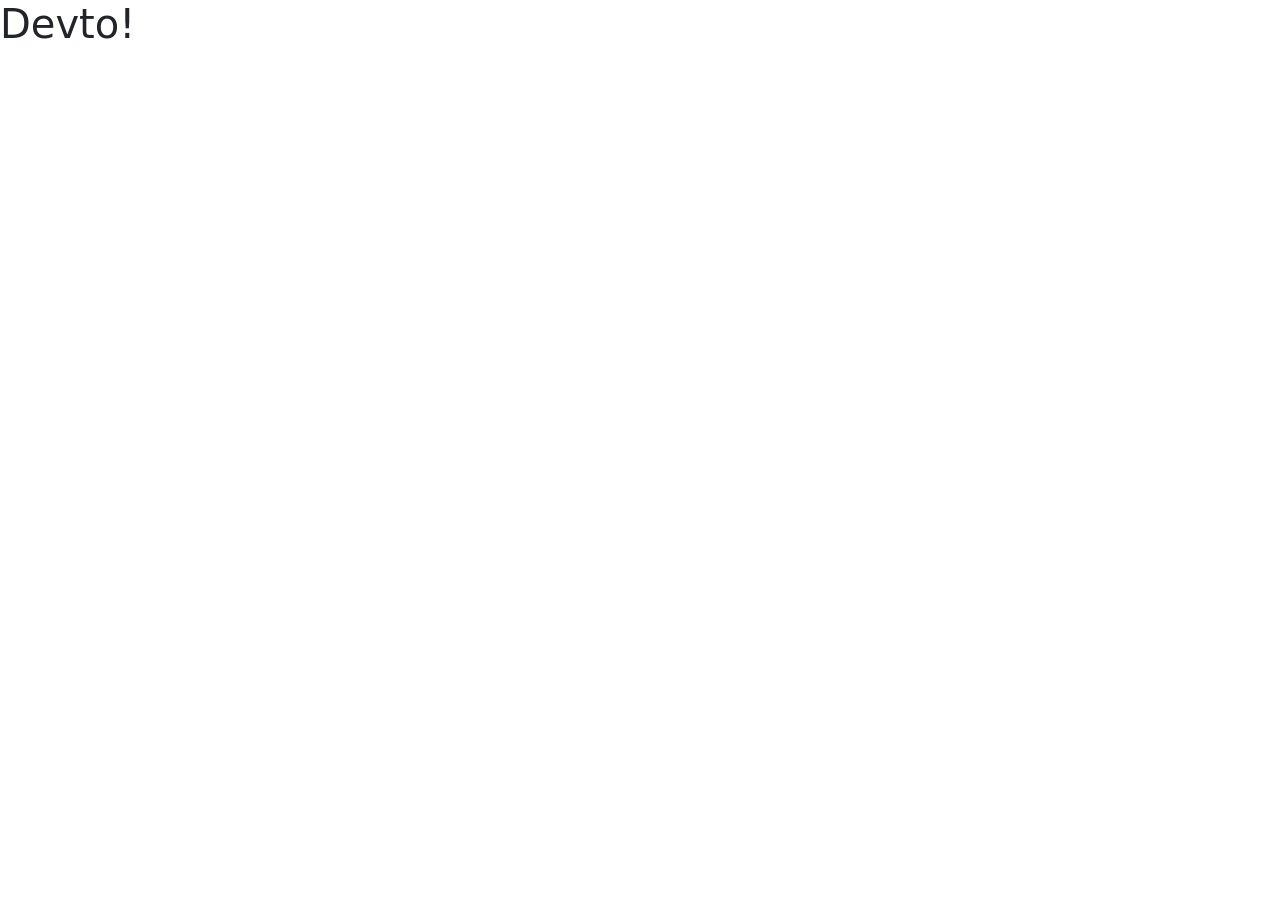
==== index.html @ bbd13106 "first commit" ====
<!DOCTYPE html>
<html lang="en">

<head>
  <meta charset="UTF-8">
  <meta http-equiv="X-UA-Compatible" content="IE=edge">
  <meta name="viewport" content="width=device-width, initial-scale=1.0">
  <title>Jquery</title>
  <link href="https://cdn.jsdelivr.net/npm/bootstrap@5.1.1/dist/css/bootstrap.min.css" rel="stylesheet"
    integrity="sha384-F3w7mX95PdgyTmZZMECAngseQB83DfGTowi0iMjiWaeVhAn4FJkqJByhZMI3AhiU" crossorigin="anonymous">
  <link rel="stylesheet" href="./css/styles.css">
</head>

<body>

    <h1>Devto!</h1>

  <script src="https://cdn.jsdelivr.net/npm/@popperjs/core@2.9.3/dist/umd/popper.min.js"
    integrity="sha384-W8fXfP3gkOKtndU4JGtKDvXbO53Wy8SZCQHczT5FMiiqmQfUpWbYdTil/SxwZgAN"
    crossorigin="anonymous"></script>
  <script src="https://cdn.jsdelivr.net/npm/bootstrap@5.1.1/dist/js/bootstrap.min.js"
    integrity="sha384-skAcpIdS7UcVUC05LJ9Dxay8AXcDYfBJqt1CJ85S/CFujBsIzCIv+l9liuYLaMQ/"
    crossorigin="anonymous"></script>

  <script src="https://code.jquery.com/jquery-3.6.0.min.js"
    integrity="sha256-/xUj+3OJU5yExlq6GSYGSHk7tPXikynS7ogEvDej/m4=" crossorigin="anonymous"></script>

  <script src="./js/main.js"></script>
</body>

</html>
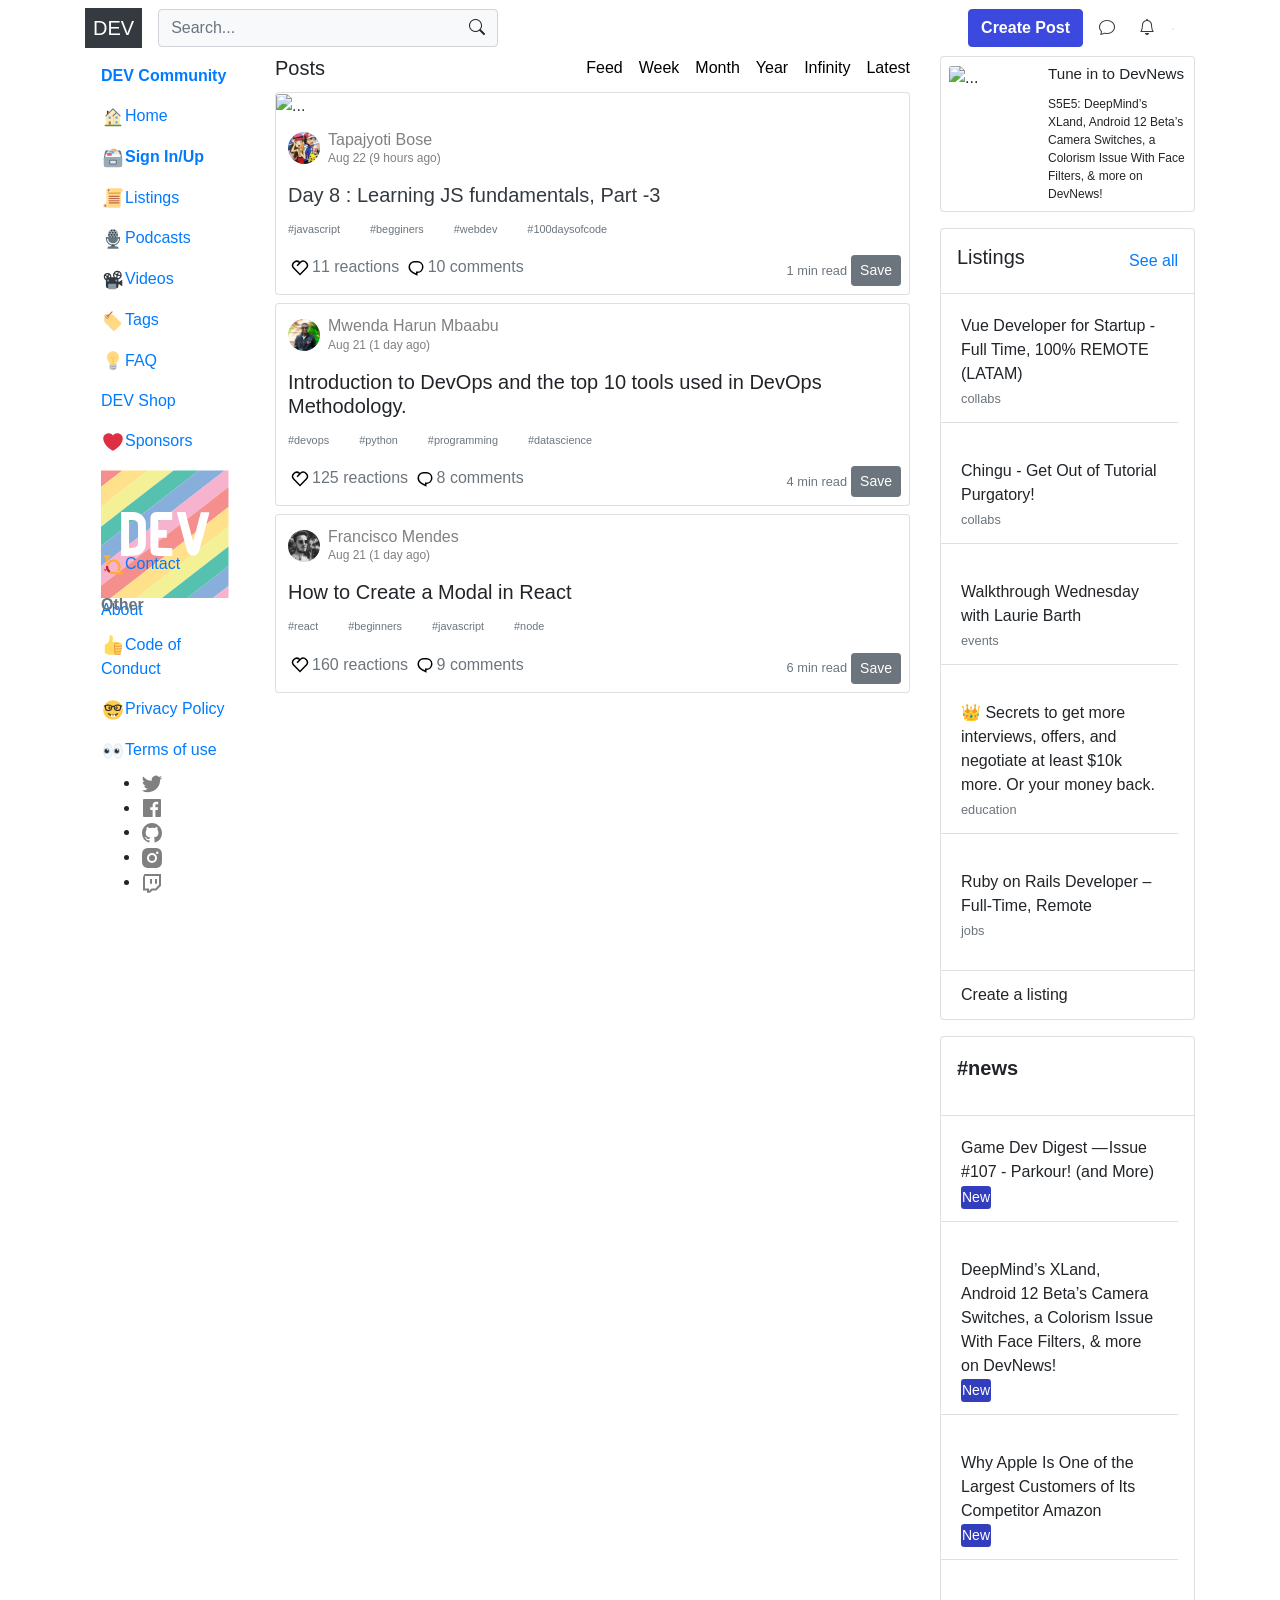
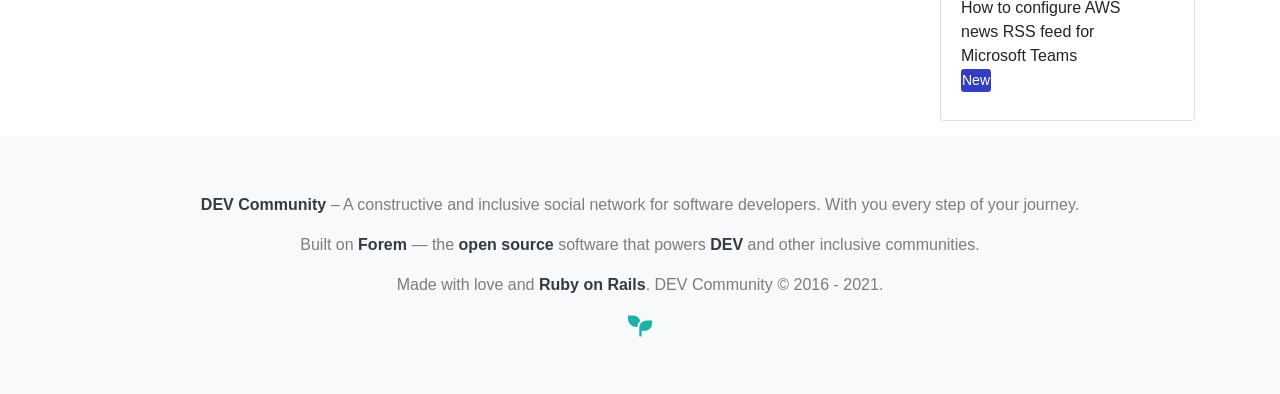
==== commit 9987ba49: "Function render cards" ====
--- a/index.html
+++ b/index.html
@@ -1,21 +1,36 @@
 <!DOCTYPE html>
 <html lang="en">
-
 <head>
-  <meta charset="UTF-8">
-  <meta http-equiv="X-UA-Compatible" content="IE=edge">
-  <meta name="viewport" content="width=device-width, initial-scale=1.0">
-  <title>Jquery</title>
-  <link href="https://cdn.jsdelivr.net/npm/bootstrap@5.1.1/dist/css/bootstrap.min.css" rel="stylesheet"
-    integrity="sha384-F3w7mX95PdgyTmZZMECAngseQB83DfGTowi0iMjiWaeVhAn4FJkqJByhZMI3AhiU" crossorigin="anonymous">
-  <link rel="stylesheet" href="./css/styles.css">
+    <meta charset="UTF-8">
+    <meta http-equiv="X-UA-Compatible" content="IE=edge">
+    <meta name="viewport" content="width=device-width, initial-scale=1.0">
+    <title>DEV to</title>
+    <link rel="stylesheet" href="https://cdn.jsdelivr.net/npm/bootstrap@4.6.0/dist/css/bootstrap.min.css" integrity="sha384-B0vP5xmATw1+K9KRQjQERJvTumQW0nPEzvF6L/Z6nronJ3oUOFUFpCjEUQouq2+l" crossorigin="anonymous">
+    <link rel="stylesheet" href="https://cdn.jsdelivr.net/npm/bootstrap-icons@1.5.0/font/bootstrap-icons.css">
+    <link rel="stylesheet" href="style.css">
 </head>
-
 <body>
-
-    <h1>Devto!</h1>
-
-  <script src="https://cdn.jsdelivr.net/npm/@popperjs/core@2.9.3/dist/umd/popper.min.js"
+    <div class="menuContainer"></div>
+    <main class="container">
+        <div class="row">
+            <div class="aside-left_container d-none d-lg-block col-lg-2"></div>
+            <div class="articles_container col col-lg-7"></div>
+            <div class="aside-right_container d-none  d-lg-block col-lg-3"></div>
+        </div>
+    </main>
+    <footer class="footer_container bg-light py-5"></footer>
+<script src="https://code.jquery.com/jquery-3.2.1.min.js"></script>
+<script src="https://cdn.jsdelivr.net/npm/bootstrap@4.6.0/dist/js/bootstrap.bundle.min.js" integrity="sha384-Piv4xVNRyMGpqkS2by6br4gNJ7DXjqk09RmUpJ8jgGtD7zP9yug3goQfGII0yAns" crossorigin="anonymous"></script>
+<script>
+	$(document).ready(function () {
+      $('.menuContainer').load('./_navbar.html');
+      $('.aside-left_container').load('./_aside-left.html');
+      $('.aside-right_container').load('./_aside-right.html');
+      $('.articles_container').load('./_articles.html');
+      $('.footer_container').load('./_footer.html');
+    });
+</script>
+<script src="https://cdn.jsdelivr.net/npm/@popperjs/core@2.9.3/dist/umd/popper.min.js"
     integrity="sha384-W8fXfP3gkOKtndU4JGtKDvXbO53Wy8SZCQHczT5FMiiqmQfUpWbYdTil/SxwZgAN"
     crossorigin="anonymous"></script>
   <script src="https://cdn.jsdelivr.net/npm/bootstrap@5.1.1/dist/js/bootstrap.min.js"
@@ -26,6 +41,7 @@
     integrity="sha256-/xUj+3OJU5yExlq6GSYGSHk7tPXikynS7ogEvDej/m4=" crossorigin="anonymous"></script>
 
   <script src="./js/main.js"></script>
+  <script src="./js/templates.js"></script>
+  <script src="./js/renders.js"></script>
 </body>
-
 </html>
--- a/style.css
+++ b/style.css
@@ -0,0 +1,411 @@
+.navbar .form-inline {
+  max-width: 340px;
+}
+
+.form-inline__btn-search {
+  right: 0;
+}
+
+.form-inline__input:focus {
+  -webkit-box-shadow: unset;
+          box-shadow: unset;
+  border-bottom-width: .15em;
+  border-right-width: .15em;
+  border-color: #3b49df;
+  caret-color: #3b49df;
+}
+
+.btn-dev {
+  background-color: #3b49df;
+  border-color: #3b49df;
+}
+
+.btn-dev:focus {
+  -webkit-box-shadow: unset;
+          box-shadow: unset;
+}
+
+.user-menu {
+  -webkit-box-shadow: unset;
+          box-shadow: unset;
+  border-top-width: 0.15em;
+  border-left-width: 0.15em;
+  border-bottom-width: 0.3em;
+  border-right-width: 0.3em;
+  border-color: black !important;
+  caret-color: black;
+  min-width: 320px;
+  right: 0;
+}
+
+.container-user:hover .btn {
+  border-color: gray;
+}
+
+.container-user:hover .card {
+  visibility: visible !important;
+  z-index: 999;
+}
+
+.nav-item-left:hover {
+  background-color: #918989;
+}
+
+.article_logo {
+  /*         border-radius: 50%; */
+  width: 32px;
+  height: 32px;
+}
+
+article .tags {
+  font-size: .85rem;
+}
+
+article .articles-list_menu {
+  list-style: none;
+}
+
+article .articles-author_container {
+  color: gray;
+}
+
+article .articles-author_container p {
+  font-size: 12px;
+}
+
+article .articles-posts_menu a {
+  color: black;
+}
+
+article .post_img_minions {
+  max-width: 100%;
+  height: auto;
+}
+
+article textarea {
+  max-width: 100%;
+  height: auto;
+}
+
+article a:link {
+  text-decoration: none;
+}
+
+article a {
+  text-decoration: none;
+}
+
+article a:visited {
+  text-decoration: none;
+}
+
+article a:focus,
+article a:hover {
+  color: #323ebe !important;
+}
+
+article .articles-posts_menu a:hover {
+  background-color: #bfc3f4;
+}
+
+article .articles-reactions a:hover {
+  background-color: lightgray;
+}
+
+.posts-read_next_inner-container img {
+  width: 48px;
+  height: 48px;
+}
+
+.aside-right_forem {
+  border-radius: 4px;
+  -webkit-box-shadow: 0 0 0 1px #08090a0d;
+          box-shadow: 0 0 0 1px #08090a0d;
+  max-width: 100%;
+  overflow-wrap: normal;
+  -webkit-box-pack: center;
+      -ms-flex-pack: center;
+          justify-content: center;
+  padding: 0 .5rem 0 .5rem;
+  margin: 0;
+  overflow-wrap: normal;
+  background-color: inherit;
+}
+
+.aside-right_forem .aside-right_forem_img {
+  height: auto;
+  width: 6rem;
+  display: inline;
+  -webkit-box-pack: center;
+      -ms-flex-pack: center;
+          justify-content: center;
+  overflow: hidden;
+  margin-bottom: 0;
+}
+
+.aside-right_forem .aside-right_forem_text {
+  margin-top: -1rem;
+}
+
+.aside-right_forem .aside-right_forem_text .aside-right_forem_text_bold {
+  font-weight: 700;
+  color: #323ebe;
+}
+
+.aside-right_forem .join {
+  text-decoration: none;
+  color: #323ebe;
+}
+
+.aside-right_listings {
+  margin-top: 2rem;
+  border-radius: 4px;
+  -webkit-box-shadow: 0 0 0 1px #08090a0d;
+          box-shadow: 0 0 0 1px #08090a0d;
+}
+
+.aside-right_listings .aside-right_listings-titles {
+  display: -webkit-box;
+  display: -ms-flexbox;
+  display: flex;
+  -webkit-box-orient: horizontal;
+  -webkit-box-direction: normal;
+      -ms-flex-direction: row;
+          flex-direction: row;
+  -webkit-box-pack: justify;
+      -ms-flex-pack: justify;
+          justify-content: space-between;
+  -webkit-box-align: end;
+      -ms-flex-align: end;
+          align-items: flex-end;
+  padding-top: 1rem;
+}
+
+.aside-right_listings .aside-right_listings-titles .aside-right_listings-title-1 {
+  padding-left: 1.5rem;
+  font-weight: 700;
+  font-size: 1.25rem;
+}
+
+.aside-right_listings .aside-right_listings-titles .aside-right_listings-title-2 {
+  padding-right: 1.5rem;
+  font-weight: .8rem;
+  color: #323ebe;
+}
+
+.aside-right_listings .listings-container {
+  display: -webkit-box;
+  display: -ms-flexbox;
+  display: flex;
+  -webkit-box-orient: vertical;
+  -webkit-box-direction: normal;
+      -ms-flex-direction: column;
+          flex-direction: column;
+  width: 85%;
+  margin: 1rem auto;
+}
+
+.aside-right_listings .listings-container .listings-item {
+  margin: .5rem 0;
+  padding: 0;
+  overflow-wrap: normal;
+  border-bottom: 1px solid #21222200;
+}
+
+.aside-right_listings .listings-container .listings-item:hover {
+  -webkit-transition: .2s;
+  transition: .2s;
+  background-color: rgba(218, 213, 213, 0.05);
+}
+
+.aside-right_listings .listings-container .listings-item:hover p {
+  color: #323ebe;
+}
+
+.aside-right_listings .listings-container .listings-item:hover .autor {
+  color: rgba(0, 0, 0, 0.473);
+}
+
+.aside-right_listings .listings-container .listings-item a {
+  text-decoration: none;
+  overflow-wrap: break-word;
+}
+
+.aside-right_listings .listings-container .listings-item p {
+  color: #000;
+  font-weight: 350;
+}
+
+.aside-right_listings .listings-container .listings-item .autor {
+  color: rgba(0, 0, 0, 0.473);
+}
+
+.aside-right_news {
+  border-radius: 4px;
+  -webkit-box-shadow: 0 0 0 1px #08090a0d;
+          box-shadow: 0 0 0 1px #08090a0d;
+  max-width: 85%;
+  overflow-wrap: normal;
+  -webkit-box-pack: center;
+      -ms-flex-pack: center;
+          justify-content: center;
+  padding: .5rem 0 .5rem 0;
+  margin: 0 auto;
+  overflow-wrap: normal;
+  background-color: inherit;
+}
+
+.aside-right_news .aside-right_news-titles {
+  font-weight: 700;
+  font-size: 1.15rem;
+  -webkit-box-align: end;
+      -ms-flex-align: end;
+          align-items: flex-end;
+  padding-top: .5rem;
+}
+
+.aside-right_news .aside-right_news-titles:hover {
+  color: #323ebe;
+  -webkit-transition: .2s;
+  transition: .2s;
+}
+
+.aside-right_news .news-container {
+  display: -webkit-box;
+  display: -ms-flexbox;
+  display: flex;
+  -webkit-box-orient: vertical;
+  -webkit-box-direction: normal;
+      -ms-flex-direction: column;
+          flex-direction: column;
+  width: 100%;
+  margin: 1rem auto;
+}
+
+.aside-right_news .news-container .listings-item {
+  margin: .5rem 0;
+  padding: 0;
+  overflow-wrap: normal;
+  border-bottom: .05rem solid #21222200;
+}
+
+.aside-right_news .news-container .listings-item:hover {
+  -webkit-transition: .2s;
+  transition: .2s;
+  background-color: rgba(218, 213, 213, 0.096);
+}
+
+.aside-right_news .news-container .listings-item:hover p {
+  color: #323ebe;
+}
+
+.aside-right_news .news-container .listings-item a {
+  text-decoration: none;
+  overflow-wrap: break-word;
+}
+
+.aside-right_news .news-container .listings-item p {
+  color: #000;
+  font-weight: 350;
+}
+
+.aside-right_news .news-container .listings-item .new {
+  color: white;
+  background-color: #323ebe;
+  letter-spacing: .001rem;
+  border-radius: 5px;
+  padding: 0 2px 1px 1px;
+  font-size: .75rem;
+}
+
+.listingCreate {
+  display: -webkit-box;
+  display: -ms-flexbox;
+  display: flex;
+  -webkit-box-orient: horizontal;
+  -webkit-box-direction: normal;
+      -ms-flex-direction: row;
+          flex-direction: row;
+  -webkit-box-pack: center;
+      -ms-flex-pack: center;
+          justify-content: center;
+  margin-bottom: .5rem;
+}
+
+.listingCreate p {
+  font-weight: 500;
+  font-size: 1rem;
+  padding: 0 0 0.5rem 0;
+}
+
+.listingCreate p:hover {
+  color: #323ebe;
+  -webkit-transition: .2s;
+  transition: .2s;
+}
+
+.card-header-rightnews {
+  padding: 1rem;
+}
+
+.card-header-rightnews p {
+  font-weight: 700;
+  font-size: 1.25rem;
+}
+
+.btn-news {
+  background-color: #323ebe;
+  color: white;
+}
+
+.article_logo-aside {
+  width: 45px;
+  height: 45px;
+  margin-left: 1rem;
+  margin-bottom: 1rem;
+  margin-top: 1rem;
+  position: absolute;
+}
+
+.card-header {
+  background-color: #009ee0;
+}
+
+.btn-aside-right {
+  background-color: #3b49df;
+  border-style: none;
+  height: 2.5rem;
+  border-radius: 4px;
+  padding: 0 1rem;
+  color: white;
+  font-weight: 600;
+  margin: 2.5rem 1rem 0 1rem;
+}
+
+.card-title-aside-right {
+  margin-left: 4.5rem;
+}
+
+.list-group-flush {
+  list-style: none;
+}
+
+.list-group-flush li {
+  margin: .5rem 1rem 1rem 0;
+}
+
+.card-header-moreof p {
+  margin-left: 2rem;
+  font-size: 1.25rem;
+  font-weight: 600;
+  margin-top: .8rem;
+}
+
+.card-header-moreof p span {
+  color: #3b49df;
+}
+
+.card-moreof {
+  margin-top: 1.25rem;
+}
+/*# sourceMappingURL=style.css.map */
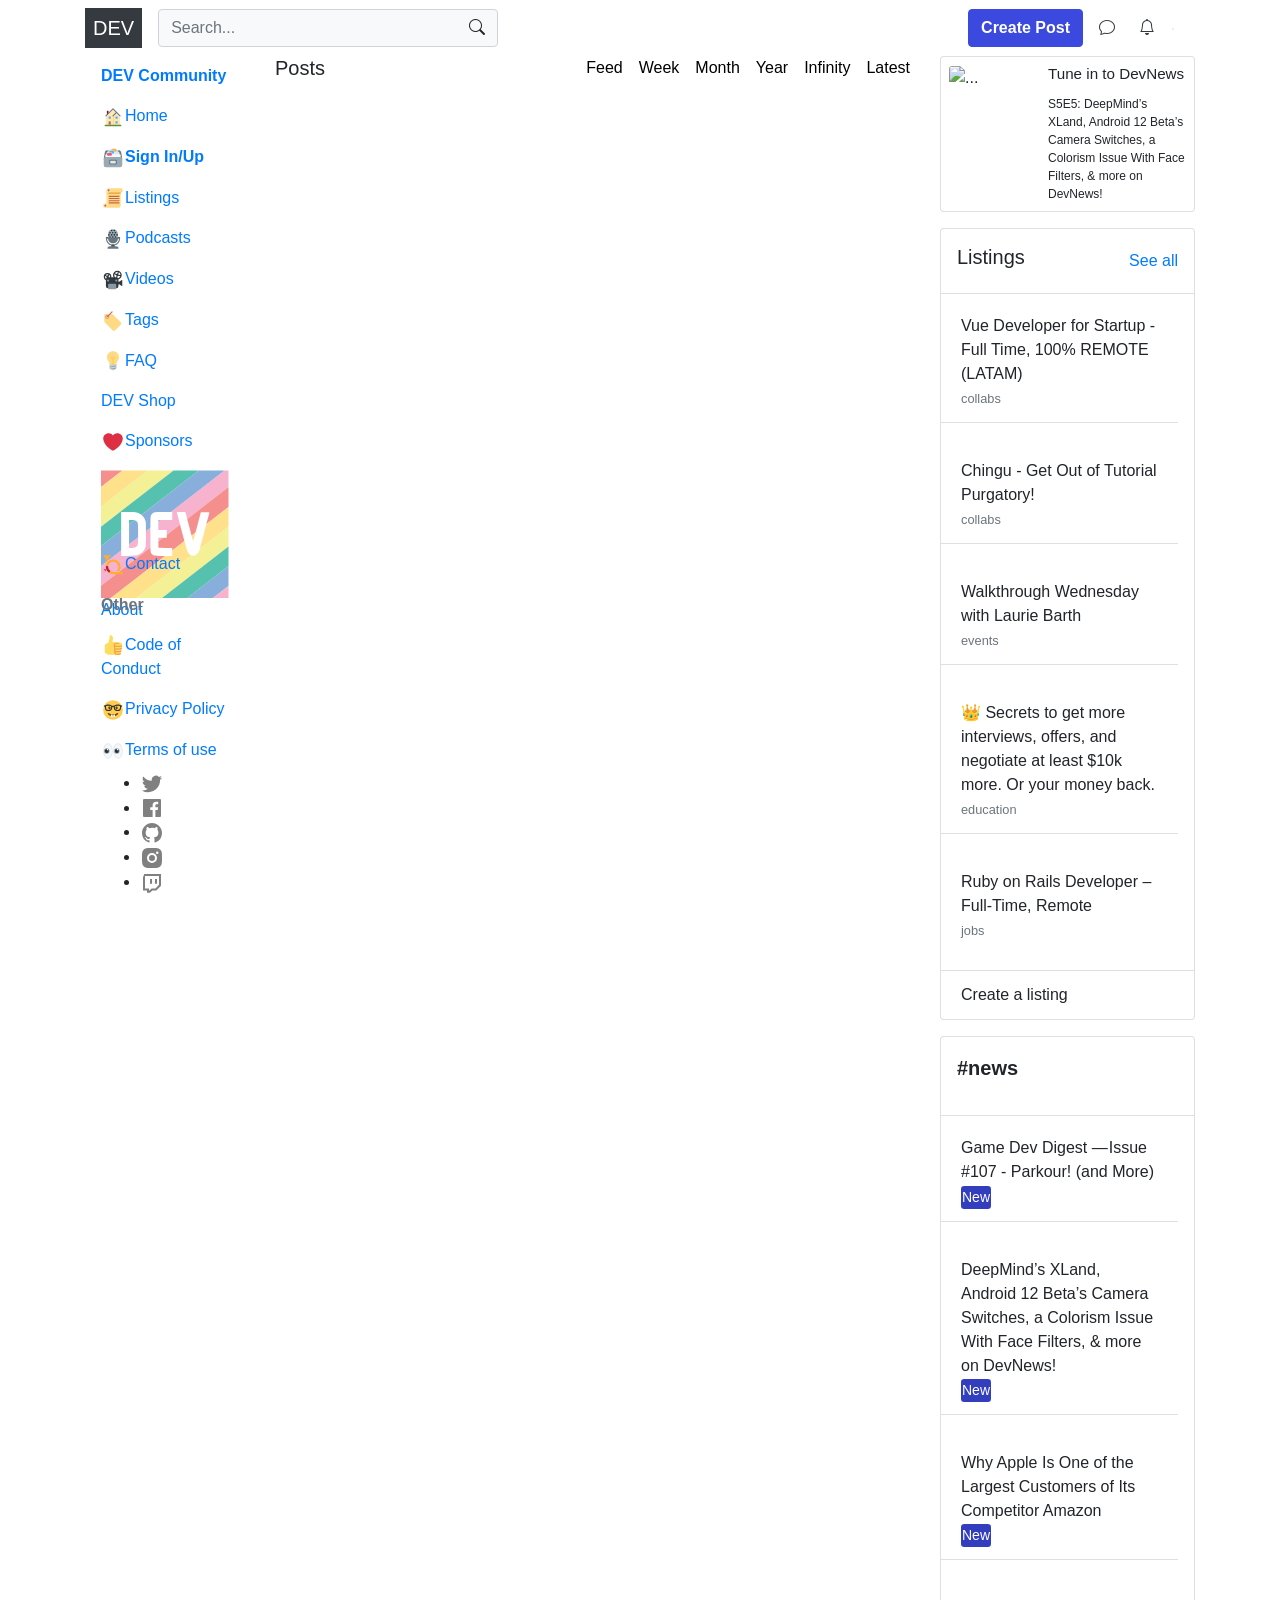
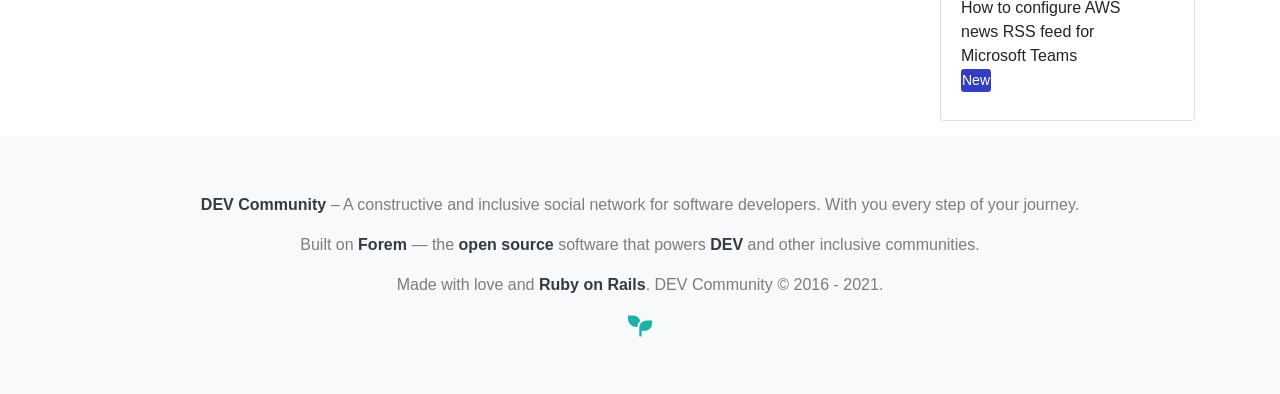
==== commit 6a908886: "Merge branch 'main' of github.com:emiliodeleonhdez/reto-devto-js into feacture/cesar" ====
--- a/index.html
+++ b/index.html
@@ -23,11 +23,11 @@
 <script src="https://cdn.jsdelivr.net/npm/bootstrap@4.6.0/dist/js/bootstrap.bundle.min.js" integrity="sha384-Piv4xVNRyMGpqkS2by6br4gNJ7DXjqk09RmUpJ8jgGtD7zP9yug3goQfGII0yAns" crossorigin="anonymous"></script>
 <script>
 	$(document).ready(function () {
-      $('.menuContainer').load('./_navbar.html');
-      $('.aside-left_container').load('./_aside-left.html');
-      $('.aside-right_container').load('./_aside-right.html');
-      $('.articles_container').load('./_articles.html');
-      $('.footer_container').load('./_footer.html');
+      $('.menuContainer').load('./navbar.html');
+      $('.aside-left_container').load('./aside-left.html');
+      $('.aside-right_container').load('./aside-right.html');
+      $('.articles_container').load('./articles.html');
+      $('.footer_container').load('./footer.html');
     });
 </script>
 <script src="https://cdn.jsdelivr.net/npm/@popperjs/core@2.9.3/dist/umd/popper.min.js"
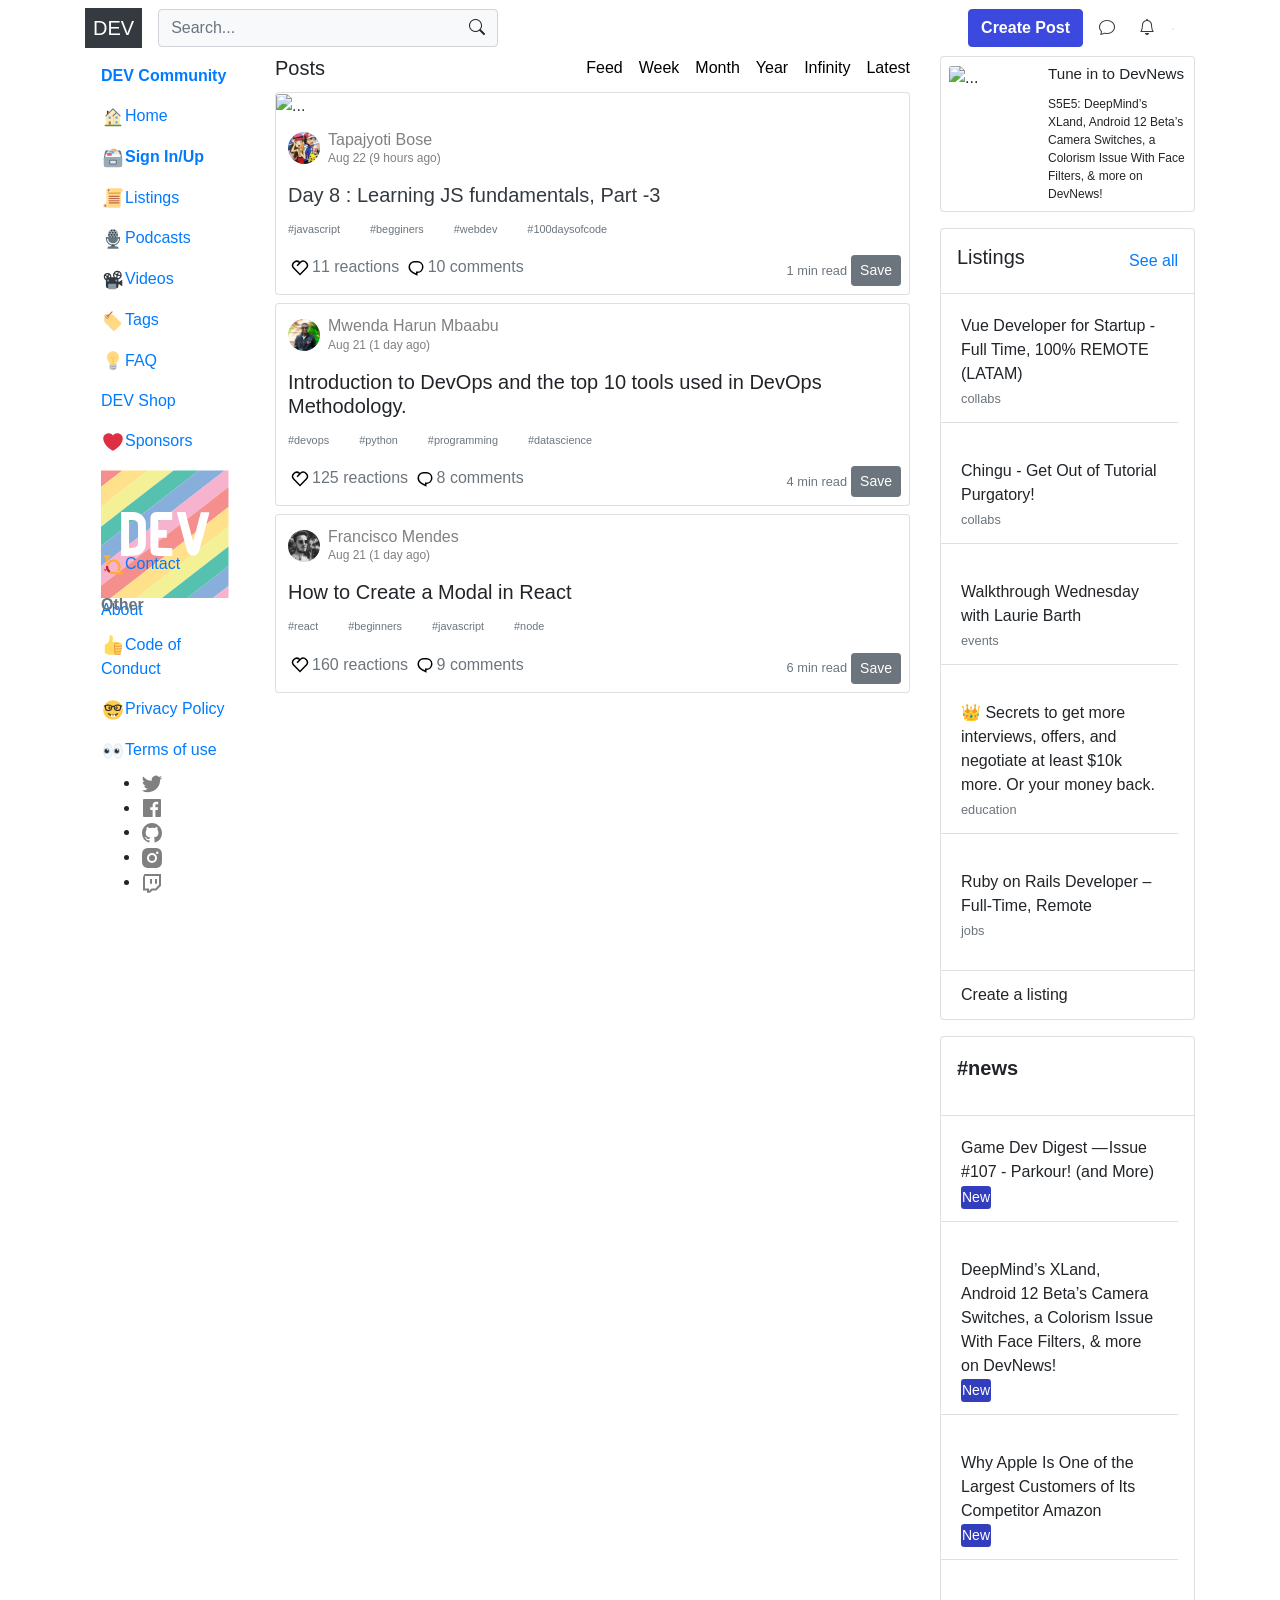
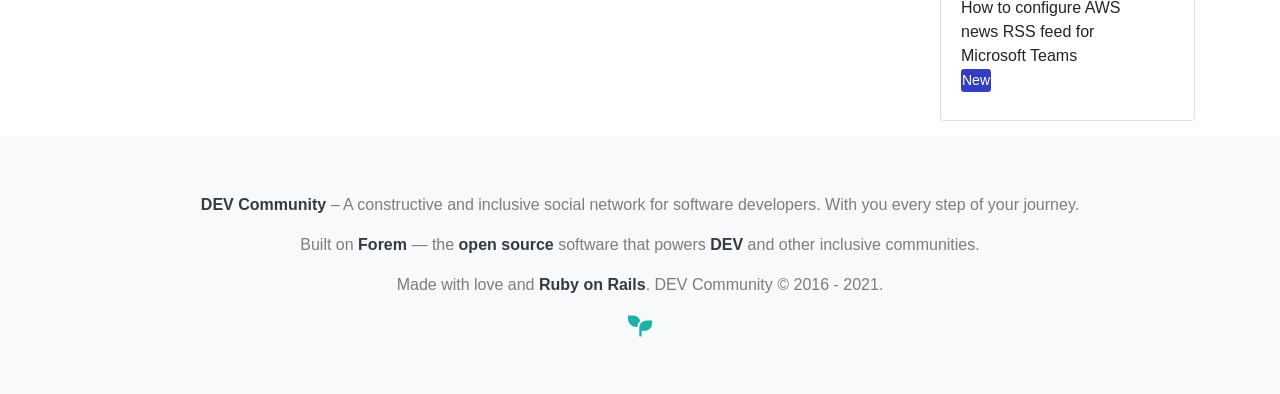
==== commit 3d0937fb: "Merge branch 'main' of https://github.com/emiliodeleonhdez/reto-devto-js into main" ====
--- a/index.html
+++ b/index.html
@@ -41,7 +41,5 @@
     integrity="sha256-/xUj+3OJU5yExlq6GSYGSHk7tPXikynS7ogEvDej/m4=" crossorigin="anonymous"></script>
 
   <script src="./js/main.js"></script>
-  <script src="./js/templates.js"></script>
-  <script src="./js/renders.js"></script>
 </body>
 </html>
--- a/style.css
+++ b/style.css
@@ -408,4 +408,8 @@
 .card-moreof {
   margin-top: 1.25rem;
 }
+
+#container-newPost {
+  color: blueviolet;
+}
 /*# sourceMappingURL=style.css.map */
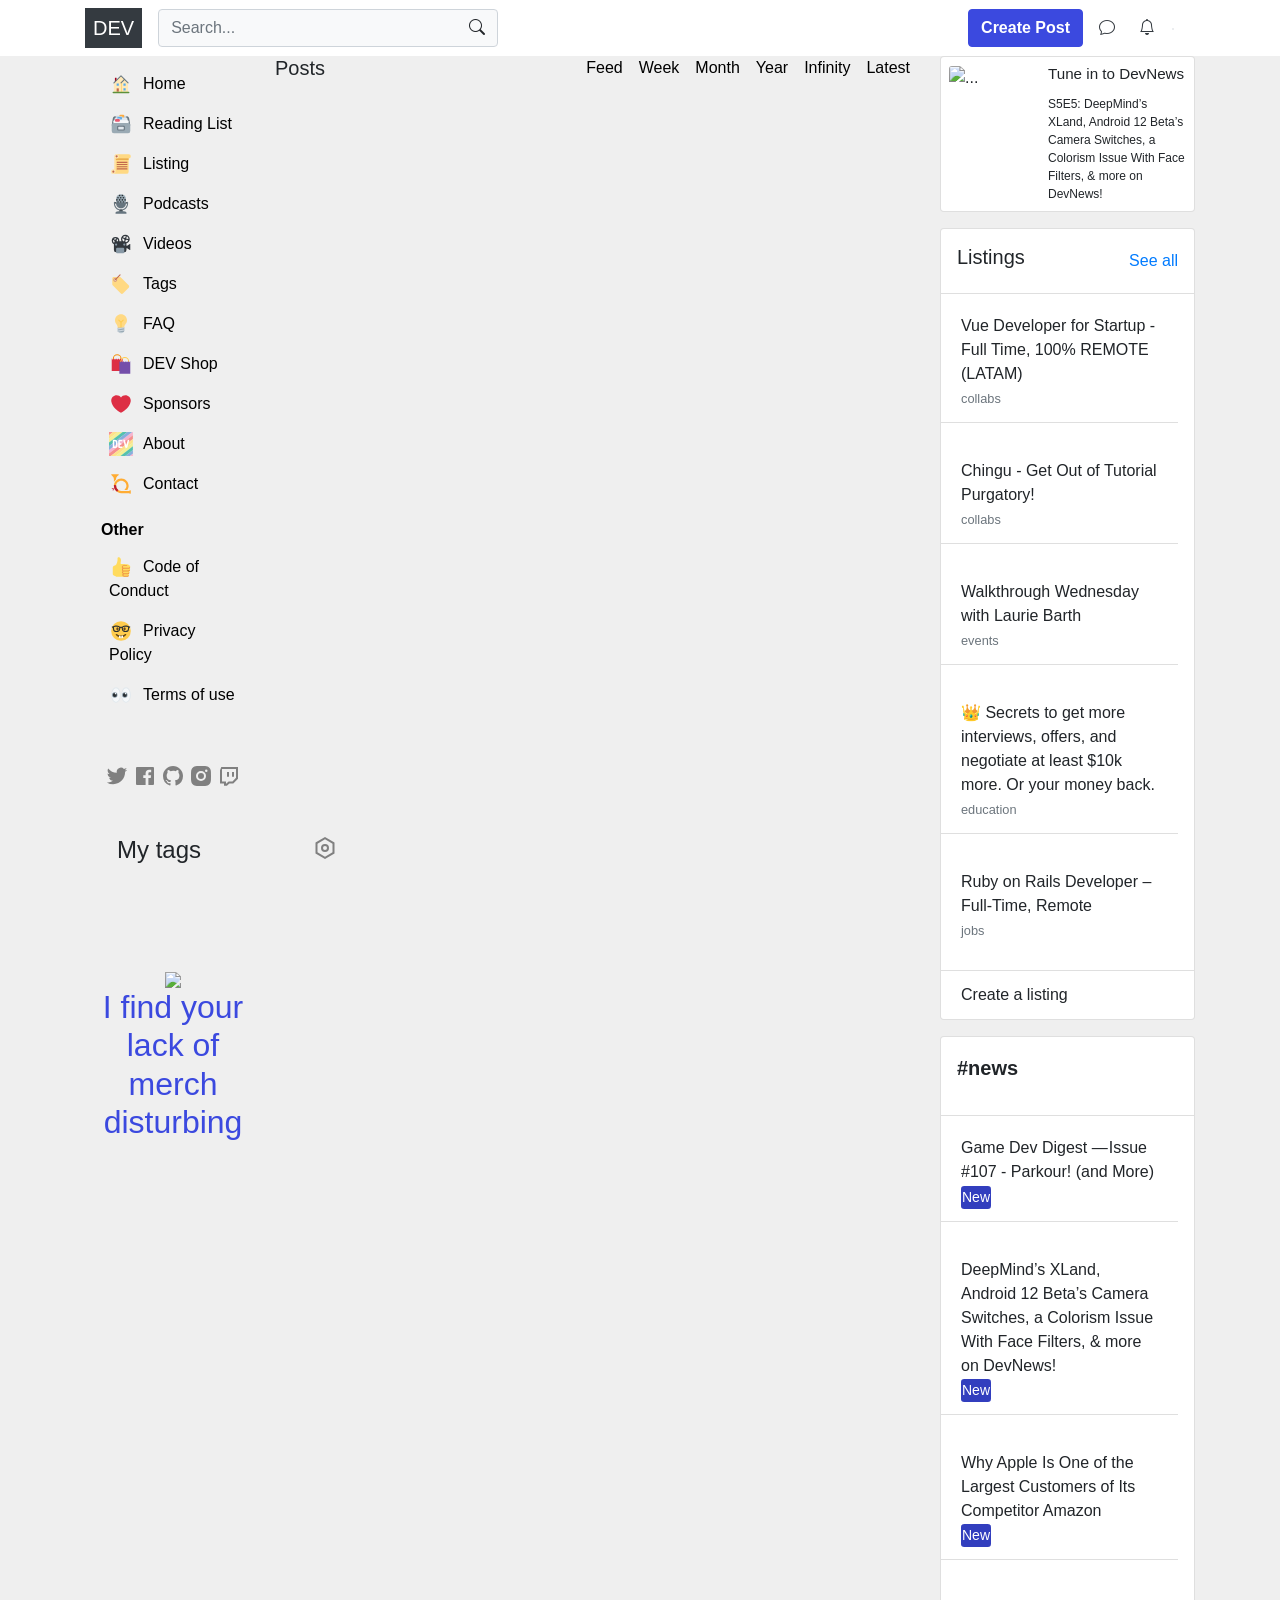
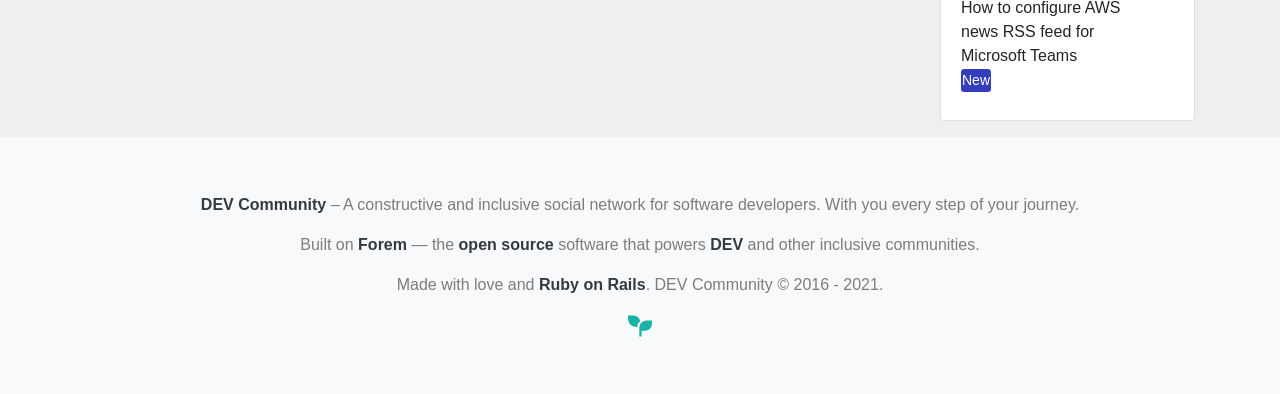
==== commit fde7cc16: "Merge branch 'develop' into main" ====
--- a/index.html
+++ b/index.html
@@ -41,5 +41,7 @@
     integrity="sha256-/xUj+3OJU5yExlq6GSYGSHk7tPXikynS7ogEvDej/m4=" crossorigin="anonymous"></script>
 
   <script src="./js/main.js"></script>
+  <script src="./js/templates.js"></script>
+  <script src="./js/renders.js"></script>
 </body>
 </html>
--- a/style.css
+++ b/style.css
@@ -47,8 +47,159 @@
   z-index: 999;
 }
 
-.nav-item-left:hover {
-  background-color: #918989;
+.aside-left_container1 {
+  display: -webkit-box;
+  display: -ms-flexbox;
+  display: flex;
+  -webkit-box-orient: vertical;
+  -webkit-box-direction: normal;
+      -ms-flex-direction: column;
+          flex-direction: column;
+  max-width: 230px;
+  margin-left: 1rem;
+}
+
+.aside-left1-_devCommunity_container h4 {
+  margin-left: 5px;
+  margin: 0;
+}
+
+.aside-left1-_devCommunity_container .aside-left_list {
+  list-style: none;
+  padding: 0px;
+  margin-top: 8px;
+}
+
+.aside-left1-_devCommunity_container .aside-left_list .aside-left_item {
+  text-decoration: none;
+  color: black;
+}
+
+.aside-left1-_devCommunity_container .aside-left_list .aside-left_item .aside-left_image {
+  width: 24px;
+  height: 24px;
+}
+
+.aside-left1-_devCommunity_container li {
+  padding: 8px;
+}
+
+.aside-left_other_container h4 {
+  margin-left: 5px;
+  margin: 0;
+  color: black;
+  font-size: 1rem;
+  font-weight: bold;
+}
+
+.aside-left_other_container .aside-left_list {
+  list-style: none;
+  padding: 0px;
+  margin-top: 8px;
+}
+
+.aside-left_other_container .aside-left_list .aside-left_item {
+  text-decoration: none;
+  color: black;
+}
+
+.aside-left_other_container .aside-left_list .aside-left_item .aside-left_image {
+  width: 24px;
+  height: 24px;
+}
+
+.aside-left_other_container li {
+  padding: 8px;
+}
+
+.aside-left_socialmedia {
+  margin-top: 2rem;
+  margin-bottom: 1rem;
+  padding: 0px;
+  display: -webkit-box;
+  display: -ms-flexbox;
+  display: flex;
+  -webkit-box-pack: space-evenly;
+      -ms-flex-pack: space-evenly;
+          justify-content: space-evenly;
+  list-style: none;
+}
+
+.aside-left_socialmedia .aside-left_image_social {
+  fill: gray;
+}
+
+.aside-left_stickers_container {
+  display: -webkit-box;
+  display: -ms-flexbox;
+  display: flex;
+  -webkit-box-pack: justify;
+      -ms-flex-pack: justify;
+          justify-content: space-between;
+  margin: 2rem 0 1rem 1rem;
+  width: 220px;
+  height: 120px;
+}
+
+.aside-left_stickers_container .aside-left_image_social {
+  width: 24px;
+  height: 24px;
+}
+
+.aside-left_stickers_container h4 {
+  margin-left: 5px;
+  margin: 0;
+}
+
+.aside-left_stickers_container_img {
+  display: -webkit-box;
+  display: -ms-flexbox;
+  display: flex;
+  -webkit-box-align: center;
+      -ms-flex-align: center;
+          align-items: center;
+  -webkit-box-orient: vertical;
+  -webkit-box-direction: normal;
+      -ms-flex-direction: column;
+          flex-direction: column;
+  text-align: center;
+}
+
+.aside-left_stickers_container_img .aside-left_image_social {
+  max-width: 220px;
+  max-height: 330px;
+}
+
+#aside-left li:hover {
+  -webkit-transition: .2s;
+  transition: .2s;
+  background-color: #00000011;
+}
+
+#aside-left li:hover a {
+  color: #323ebe;
+}
+
+#aside-left li:hover svg:hover {
+  -webkit-transition: .2s;
+  transition: .2s;
+  fill: black;
+}
+
+.aside-left_stickers_container_img h2 {
+  color: #3b49df;
+}
+
+.aside-left_stickers_container svg:hover {
+  -webkit-transition: .2s;
+  transition: .2s;
+  background-color: #00000011;
+  fill: black;
+}
+
+.aside-left_image {
+  vertical-align: bottom;
+  margin-right: 10px;
 }
 
 .article_logo {
@@ -409,7 +560,22 @@
   margin-top: 1.25rem;
 }
 
-#container-newPost {
-  color: blueviolet;
+.container-new-post .form-control {
+  border: 0px solid;
+}
+
+.container-new-post .form-select {
+  border: 0px solid;
+}
+
+.container-new-post .title-new-post {
+  -webkit-text-size-adjust: 50px;
+     -moz-text-size-adjust: 50px;
+      -ms-text-size-adjust: 50px;
+          text-size-adjust: 50px;
+}
+
+body {
+  background-color: #efefef;
 }
 /*# sourceMappingURL=style.css.map */
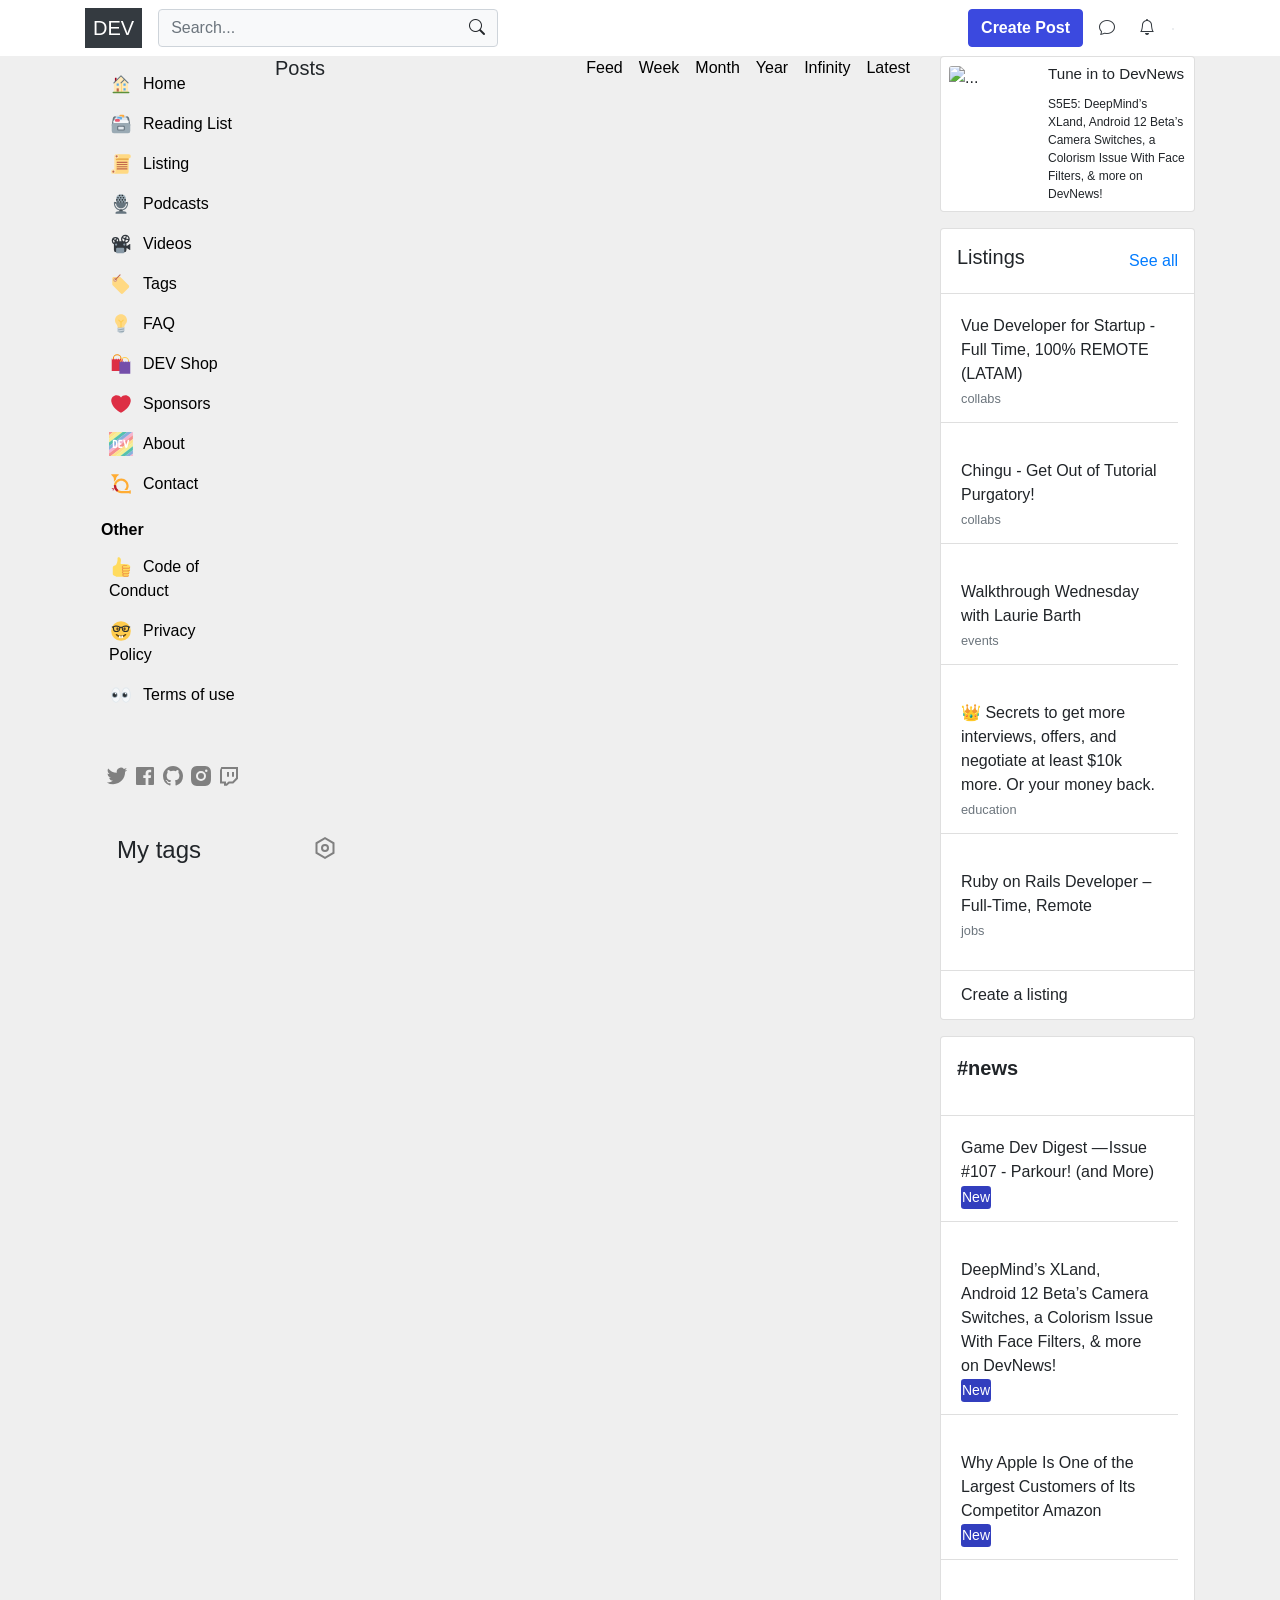
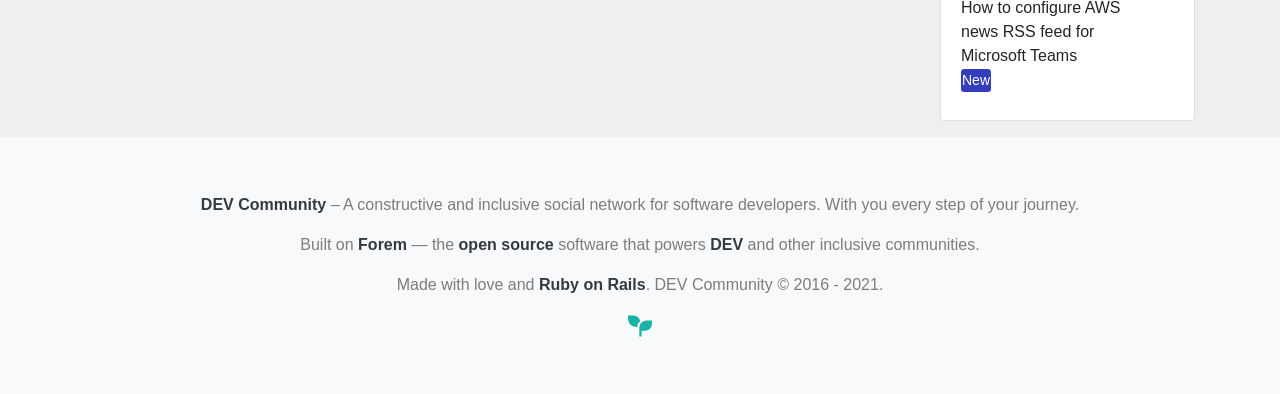
==== commit 3996e5e2: "timeAgo" ====
--- a/index.html
+++ b/index.html
@@ -41,6 +41,7 @@
     integrity="sha256-/xUj+3OJU5yExlq6GSYGSHk7tPXikynS7ogEvDej/m4=" crossorigin="anonymous"></script>
 
   <script src="./js/main.js"></script>
+  <script src="./js/timeAgo.js"></script>
   <script src="./js/templates.js"></script>
   <script src="./js/renders.js"></script>
 </body>
